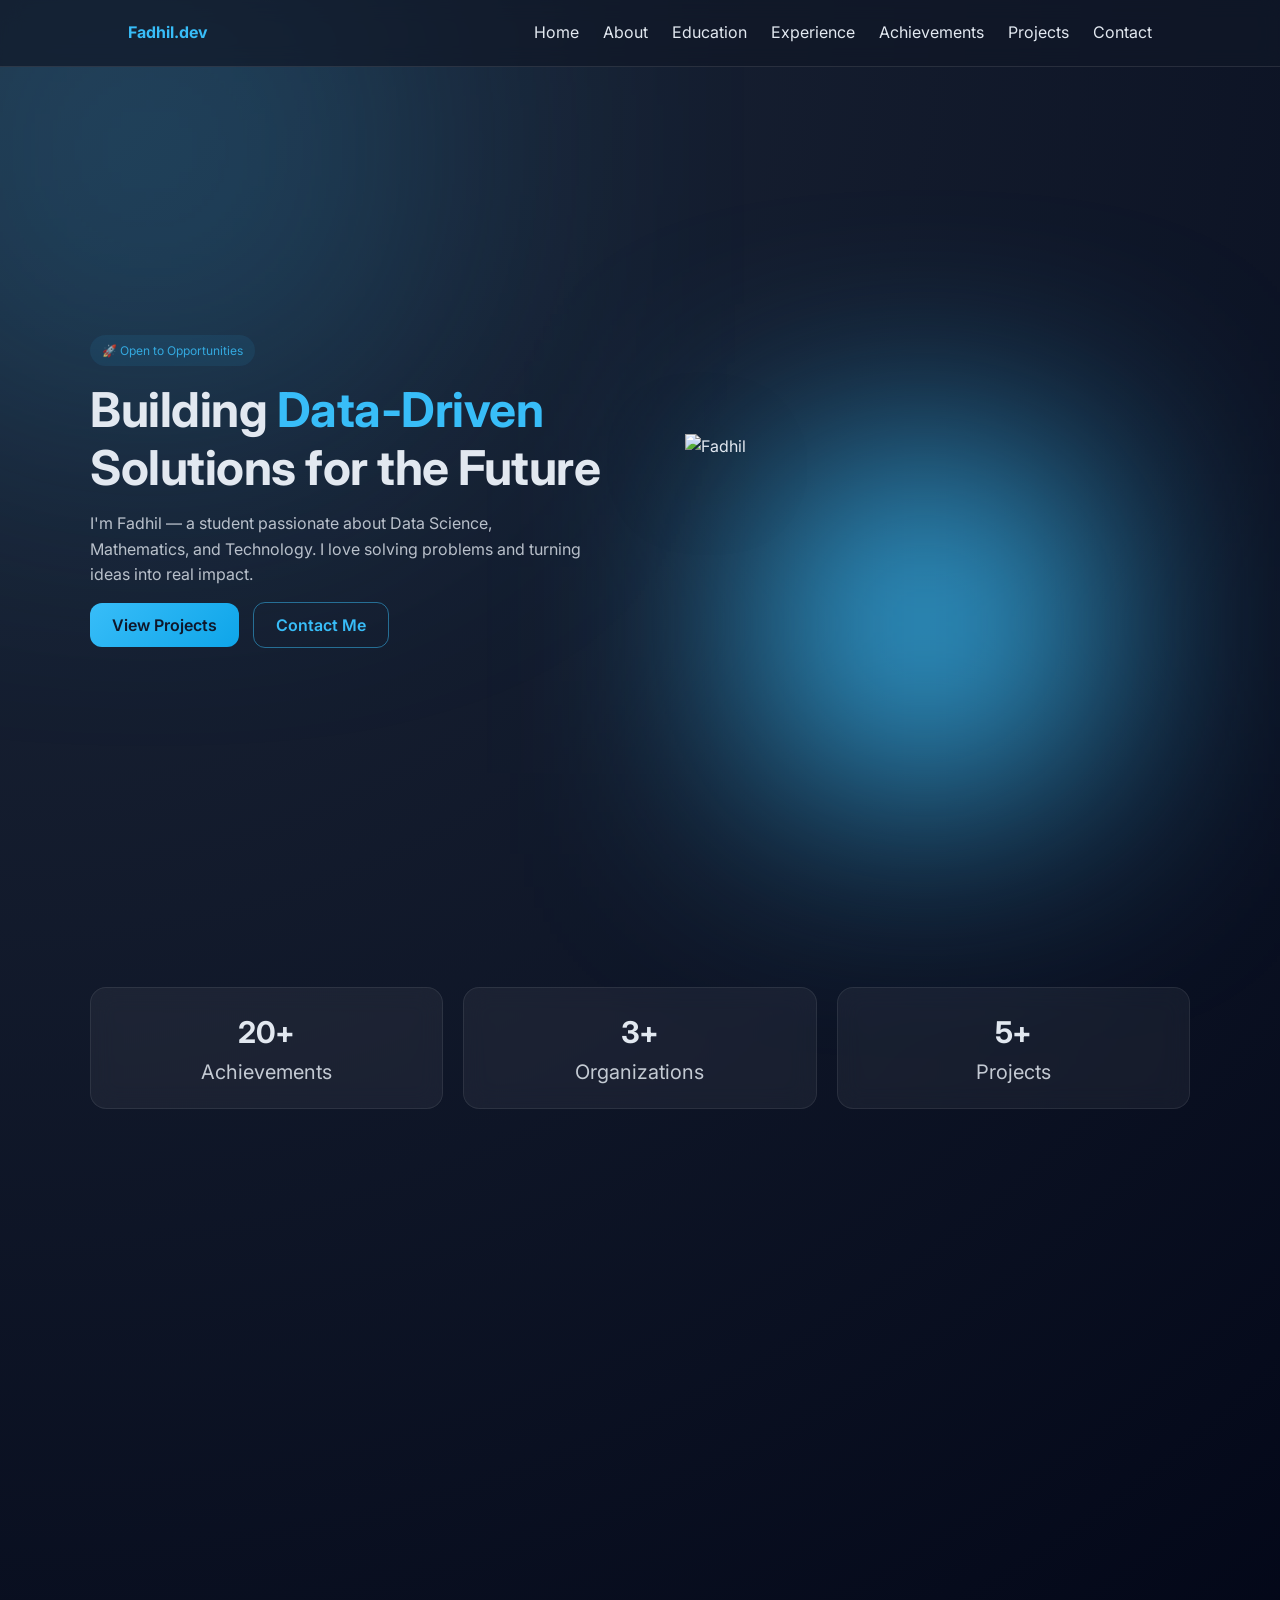
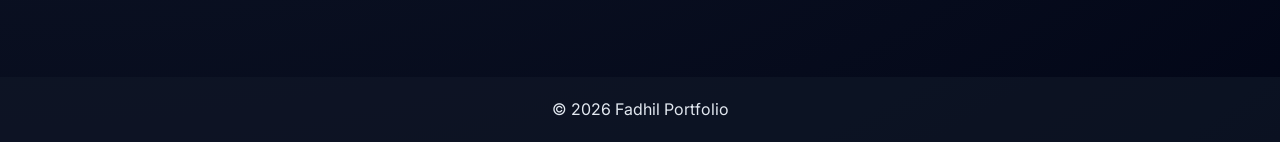
==== index.html @ 7f93a9ef "Add files via upload" ====
<!DOCTYPE html>
<html>
<head>
  <title>Portfolio Fadhil</title>
  <link rel="stylesheet" href="style.css">
</head>
<body>

<header>
  <div class="logo">Fadhil.dev</div>
  <nav>
    <a href="index.html">Home</a>
    <a href="about.html">About</a>
    <a href="education.html">Education</a>
    <a href="experience.html">Experience</a>
    <a href="achievements.html">Achievements</a>
    <a href="projects.html">Projects</a>
    <a href="contact.html">Contact</a>
  </nav>
</header>

<div class="container">
  <div class="split-hero">

    <div class="hero-text">
      <p class="badge">🚀 Open to Opportunities</p>

      <h1>
        Building <span class="highlight">Data-Driven</span><br>
        Solutions for the Future
      </h1>

      <p class="subtext">
        I'm Fadhil — a student passionate about Data Science, 
        Mathematics, and Technology. I love solving problems 
        and turning ideas into real impact.
      </p>

      <div class="hero-buttons">
        <a href="projects.html" class="btn primary">View Projects</a>
        <a href="contact.html" class="btn secondary">Contact Me</a>
      </div>
    </div>

    <div class="hero-image">
      <img src="img/fadhil.png" alt="Fadhil">
    </div>

  </div>
</div>

<div class="container">
  <div class="grid stats">

    <div class="card">
      <h2>20+</h2>
      <p>Achievements</p>
    </div>

    <div class="card">
      <h2>3+</h2>
      <p>Organizations</p>
    </div>

    <div class="card">
      <h2>5+</h2>
      <p>Projects</p>
    </div>

  </div>
</div>
<footer>
  © 2026 Fadhil Portfolio
</footer>

<script src="script.js"></script>
</body>
</html>
---- style.css ----
@import url('https://fonts.googleapis.com/css2?family=Inter:wght@300;400;600;700&display=swap');

/* RESET */
* {
  margin: 0;
  padding: 0;
  box-sizing: border-box;
  font-family: "Inter", sans-serif;
}

/* BODY */
body {
  background: radial-gradient(circle at top left, #1e293b, #020617);
  color: #e2e8f0;
  line-height: 1.6;
}

/* BACKGROUND GLOW */
body::before {
  content: "";
  position: fixed;
  width: 500px;
  height: 500px;
  background: #38bdf8;
  filter: blur(150px);
  top: -100px;
  left: -100px;
  z-index: -1;
  opacity: 0.25;
}

/* HEADER */
header {
  display: flex;
  justify-content: space-between;
  align-items: center;
  padding: 20px 10%;
  position: sticky;
  top: 0;
  backdrop-filter: blur(10px);
  background: rgba(17, 24, 39, 0.7);
  border-bottom: 1px solid rgba(255,255,255,0.1);
}

.logo {
  font-weight: 700;
  color: #38bdf8;
}

nav a {
  margin-left: 20px;
  text-decoration: none;
  color: #e2e8f0;
  transition: 0.3s;
}

nav a:hover {
  color: #38bdf8;
}

/* CONTAINER */
.container {
  width: 90%;
  max-width: 1100px;
  margin: auto;
  padding: 60px 0;
}

/* HERO SPLIT */
.split-hero {
  display: flex;
  align-items: center;
  justify-content: space-between;
  gap: 40px;
  min-height: 80vh;
}

/* HERO TEXT */
.hero-text {
  flex: 1;
  animation: fadeUp 1s ease;
}

.badge {
  display: inline-block;
  background: rgba(56,189,248,0.1);
  color: #38bdf8;
  padding: 6px 12px;
  border-radius: 999px;
  font-size: 12px;
  margin-bottom: 15px;
}

.hero-text h1 {
  font-size: 48px;
  line-height: 1.2;
  font-weight: 700;
}

.highlight {
  color: #38bdf8;
}

.subtext {
  margin-top: 15px;
  opacity: 0.8;
  max-width: 500px;
}

/* BUTTON */
.hero-buttons {
  margin-top: 25px;
}

.btn {
  padding: 12px 22px;
  border-radius: 12px;
  text-decoration: none;
  font-weight: 600;
  margin-right: 10px;
  transition: 0.3s;
}

.btn.primary {
  background: linear-gradient(135deg, #38bdf8, #0ea5e9);
  color: #0f172a;
}

.btn.primary:hover {
  background: #0ea5e9;
}

.btn.secondary {
  border: 1px solid rgba(56,189,248,0.5);
  color: #38bdf8;
}

.btn.secondary:hover {
  background: #38bdf8;
  color: #0f172a;
}

/* HERO IMAGE */
.hero-image {
  flex: 1;
  display: flex;
  justify-content: center;
  position: relative;
  animation: fadeUp 1.2s ease;
}

.hero-image::before {
  content: "";
  position: absolute;
  width: 300px;
  height: 300px;
  background: #38bdf8;
  filter: blur(120px);
  z-index: -1;
}

.hero-image img {
  width: 480px;
  max-width: 100%;
  transform: translateY(-40px);
  filter: drop-shadow(0 20px 40px rgba(0,0,0,0.6));
  animation: float 3s ease-in-out infinite;
  transition: 0.3s;
}

.hero-image img:hover {
  transform: translateY(-40px) scale(1.05);
}

/* FLOAT ANIMATION */
@keyframes float {
  0%,100% { transform: translateY(-40px); }
  50% { transform: translateY(-55px); }
}

/* TEXT */
h1, h2, h3 {
  letter-spacing: -0.5px;
}

p {
  opacity: 0.85;
}

/* CARD */
.card {
  background: rgba(255,255,255,0.05);
  border: 1px solid rgba(255,255,255,0.08);
  backdrop-filter: blur(12px);
  border-radius: 16px;
  padding: 20px;
  transition: 0.3s;
  margin-top: 20px;
}

.card:hover {
  transform: translateY(-8px);
  border-color: #38bdf8;
}

/* GRID */
.grid {
  display: grid;
  grid-template-columns: repeat(auto-fit, minmax(250px, 1fr));
  gap: 20px;
}

/* STATS */
.stats .card {
  text-align: center;
  font-size: 20px;
}

/* ABOUT */
.about-wrapper {
  display: grid;
  grid-template-columns: 2fr 1fr;
  gap: 20px;
}

/* LIST */
ul {
  list-style: none;
}

ul li {
  margin-bottom: 10px;
}

/* GALLERY */
.gallery {
  display: grid;
  grid-template-columns: repeat(auto-fit, minmax(180px, 1fr));
  gap: 15px;
  margin-top: 20px;
}

.gallery img {
  width: 100%;
  height: 180px;
  object-fit: cover;
  border-radius: 10px;
  cursor: pointer;
  transition: 0.3s;
}

.gallery img:hover {
  transform: scale(1.05);
}

/* MODAL */
.modal {
  display: none;
  position: fixed;
  z-index: 999;
  padding-top: 60px;
  width: 100%;
  height: 100%;
  background: rgba(0,0,0,0.9);
  text-align: center;
}

.modal img {
  max-width: 80%;
  max-height: 80%;
  border-radius: 10px;
}

/* CONTACT */
.contact-grid {
  display: grid;
  grid-template-columns: repeat(3, 1fr); /* 3 kolom */
  gap: 25px;
  max-width: 900px;
  margin: 40px auto 0;
}

.contact-grid .glass-card:last-child {
  grid-column: 2 / 3; /* posisi tengah */
}

.glass-card {
  background: rgba(255,255,255,0.04);
  border: 1px solid rgba(255,255,255,0.08);
  backdrop-filter: blur(12px);
  border-radius: 18px;
  padding: 30px 20px;
  text-align: center;
  transition: 0.3s;
}

.glass-card:hover {
  transform: translateY(-10px) scale(1.02);
  border-color: #38bdf8;
  box-shadow: 0 10px 30px rgba(56,189,248,0.2);
}

.glass-card a {
  display: inline-block;
  margin-top: 12px;
  padding: 10px 18px;
  border-radius: 10px;
  background: linear-gradient(135deg, #38bdf8, #0ea5e9);
  color: #0f172a;
  text-decoration: none;
  font-weight: 600;
  transition: 0.3s;
}

.glass-card a:hover {
  transform: scale(1.05);
}

/* FOOTER */
footer {
  text-align: center;
  padding: 20px;
  background: rgba(17, 24, 39, 0.7);
  margin-top: 50px;
}

/* ANIMATION */
@keyframes fadeUp {
  from {
    opacity: 0;
    transform: translateY(30px);
  }
  to {
    opacity: 1;
    transform: translateY(0);
  }
}

/* RESPONSIVE */
@media (max-width: 768px) {
  .split-hero {
    flex-direction: column;
    text-align: center;
  }

  .hero-image img {
    width: 300px;
    transform: translateY(0);
  }

  .about-wrapper {
    grid-template-columns: 1fr;
  }
}

.icon {
  font-size: 32px;
  margin-bottom: 10px;
  color: #38bdf8;
}

.container {
  min-height: 80vh;
}

@media (max-width: 768px) {
  .contact-grid {
    grid-template-columns: 1fr;
  }

  .contact-grid .glass-card:last-child {
    grid-column: auto;
  }
}

.project-grid {
  margin-top: 40px;
}

.project-card img {
  width: 100%;
  height: 180px;
  object-fit: cover;
  border-radius: 12px;
  margin-bottom: 15px;
}

.project-content h3 {
  margin-bottom: 8px;
}

.project-content p {
  font-size: 14px;
  opacity: 0.85;
}

.role {
  margin-top: 10px;
  font-size: 13px;
  color: #38bdf8;
  font-weight: 600;
}

.card-link {
  text-decoration: none;
  color: inherit;
  display: block;
}

.project-img {
  cursor: pointer;
  transition: 0.3s;
}

.project-img:hover {
  transform: scale(1.03);
}
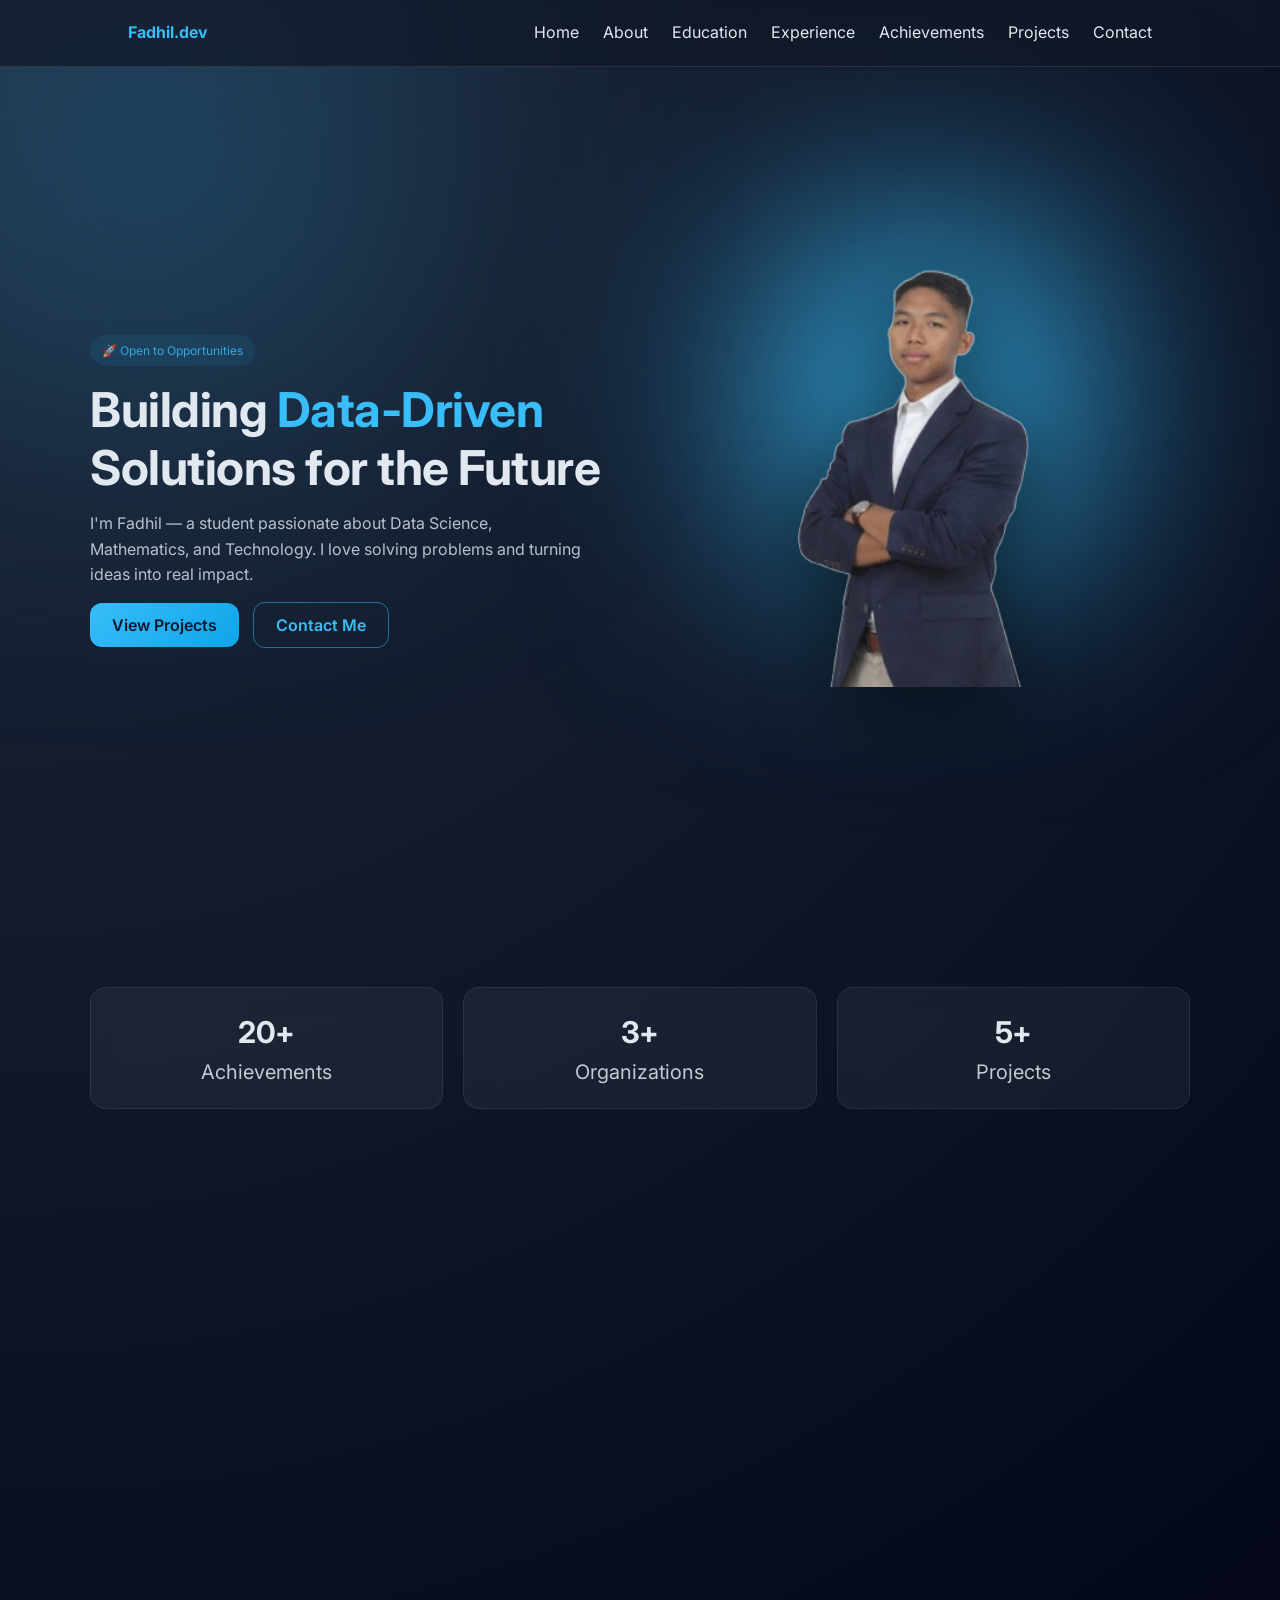
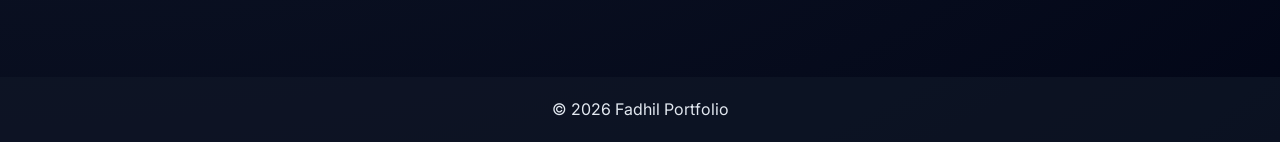
==== commit d32b87a1: "Update index.html" ====
--- a/index.html
+++ b/index.html
@@ -43,7 +43,7 @@
     </div>
 
     <div class="hero-image">
-      <img src="img/fadhil.png" alt="Fadhil">
+      <img src="fadhil.png" alt="Fadhil">
     </div>
 
   </div>
@@ -75,4 +75,4 @@
 
 <script src="script.js"></script>
 </body>
-</html>+</html>
